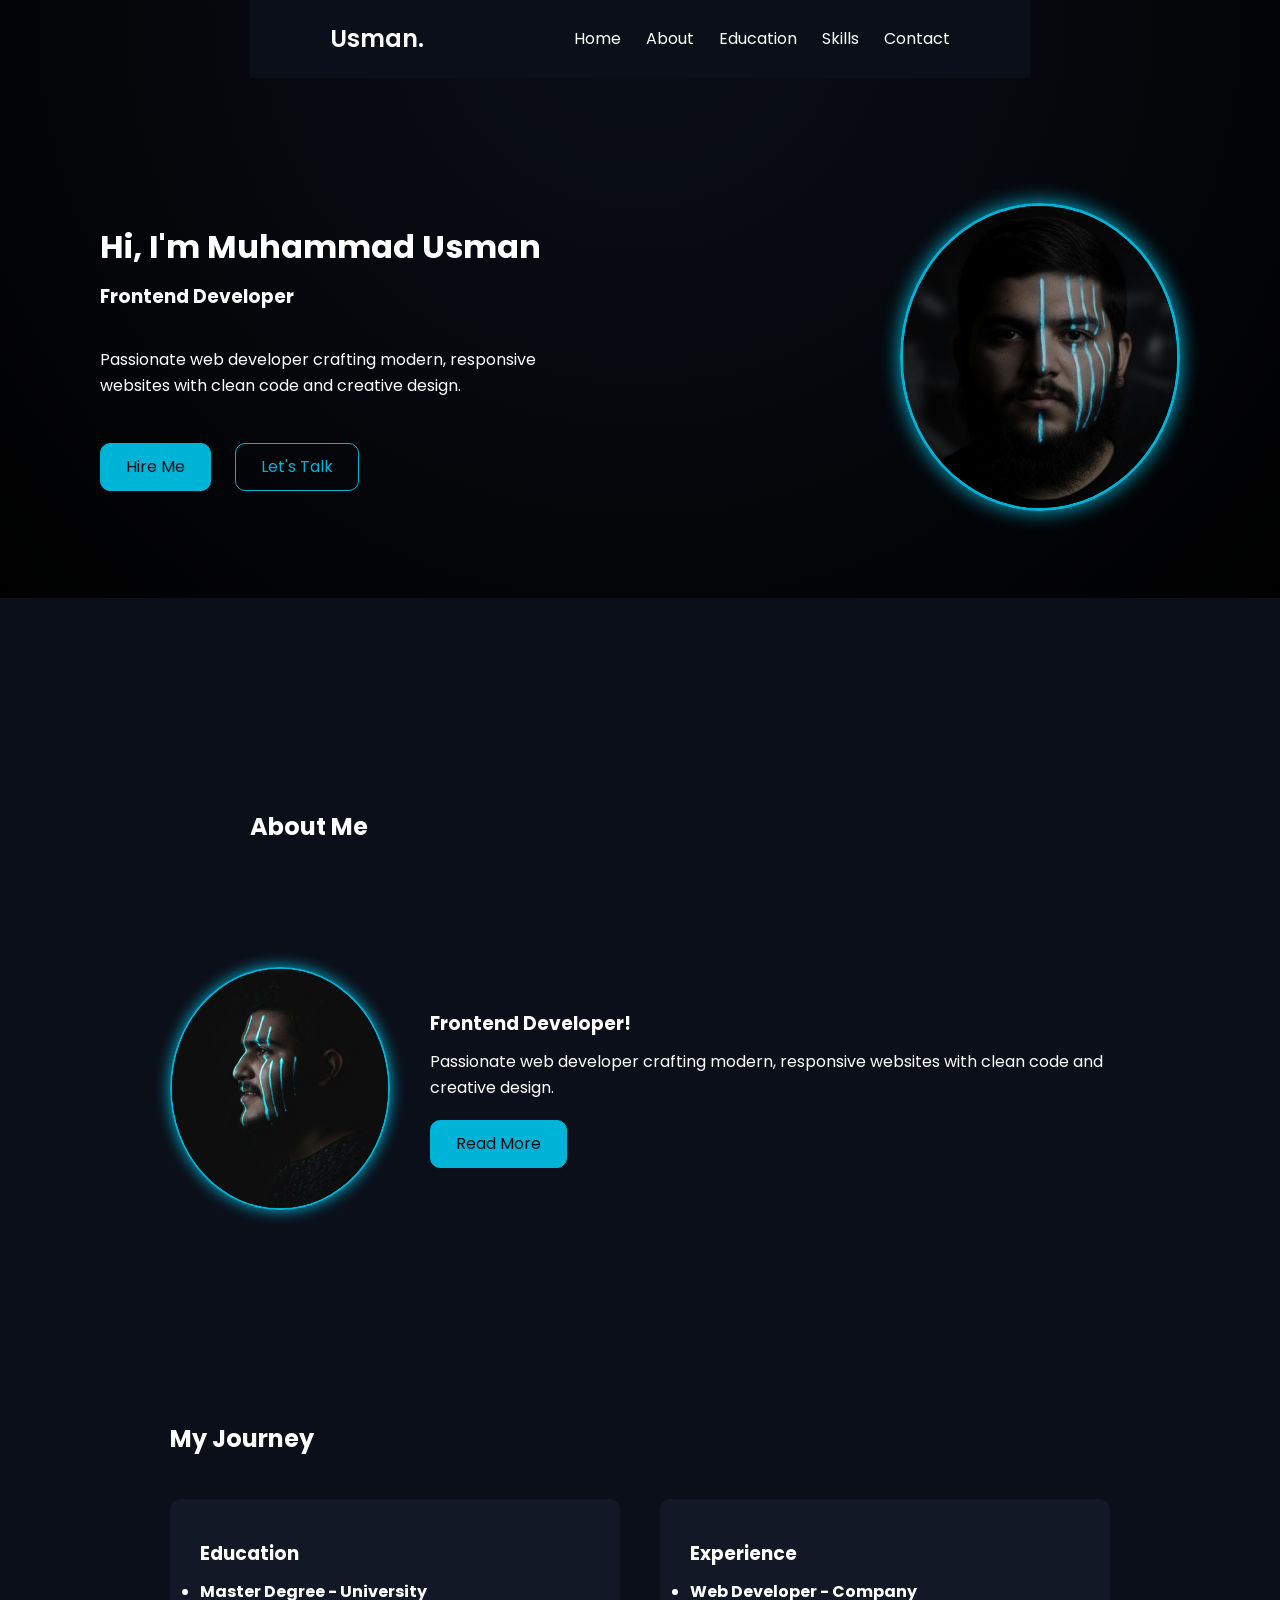
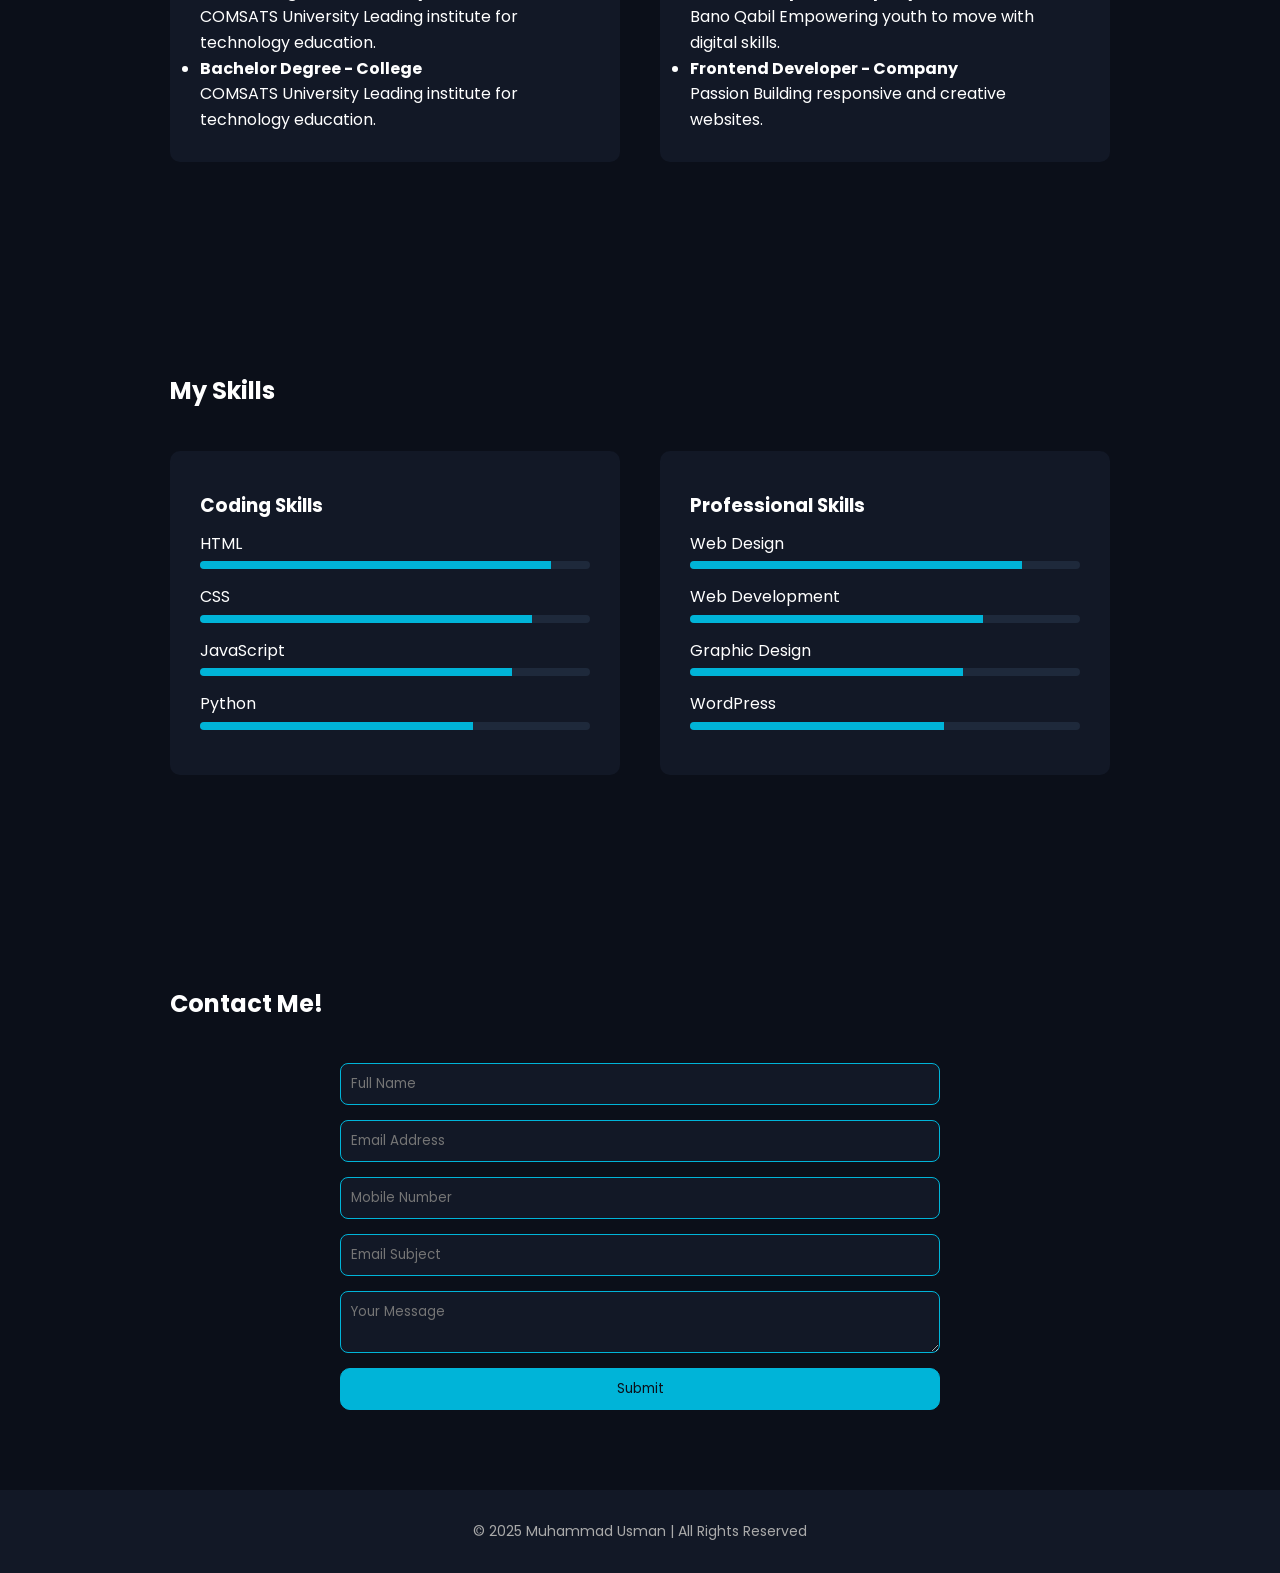
==== main.html @ a703b219 "Portfolio" ====
<!DOCTYPE html>
<html lang="en">
<head>
  <meta charset="UTF-8" />
  <meta name="viewport" content="width=device-width, initial-scale=1.0" />
  <title>Jacob Aiden | Frontend Developer</title>
  <link rel="stylesheet" href="style.css" />
  <link href="https://fonts.googleapis.com/css2?family=Poppins:wght@300;400;600&display=swap" rel="stylesheet">
</head>
<body>
  <header class="hero">
    <nav>
      <h2 class="logo">Usman.</h2>
      <ul class="nav-links">
        <li><a href="index.html">Home</a></li>
        <li><a href="#about">About</a></li>
        <li><a href="#journey">Education</a></li>
        <li><a href="#skills">Skills</a></li>
        <li><a href="#contact">Contact</a></li>
      </ul>
    </nav>

    <div class="hero-content fade-in">
      <div class="text">
        <h1>Hi, I'm <span>Muhammad Usman</span></h1>
        <h3>Frontend Developer</h3>
        <p class="detail_port">Passionate web developer crafting modern, responsive websites with clean code and creative design.</p>
        <div class="buttons">
          <a href="#contact" style="margin-right: 20px;" class="btn primary">Hire Me</a>
          <a href="#" class="btn secondary">Let's Talk</a>
        </div>
      </div>
      <div class="hero-img slide-up">
        <!-- 🔹 Upload your own picture here (replace profile.jpg with your image filename) -->
        <img src="profile.jpg"  healt="Your Profile Picture">
      </div>
    </div>
  </header>

  <section id="about" class="about fade-in">
    <h2 class="about">About <span>Me</span></h2>
    <div class="about-content">
      <!-- 🔹 Same image or a different one can be used -->
      <img src="profile2.jpg" alt="Your Profile Picture" />
      <div class="about-text">
        <h3>Frontend Developer!</h3>
        <p>Passionate web developer crafting modern, responsive websites with clean code and creative design.

</p>
        <a href="#" class="btn primary">Read More</a>
      </div>
    </div>
  </section>

  <section id="journey" class="journey fade-in">
    <h2>My <span>Journey</span></h2>
    <div class="journey-container">
      <div class="journey-box">
        <h3>Education</h3>
        <ul>
          <li><strong>Master Degree - University</strong><br>COMSATS University  
Leading institute for technology education.</li>
          <li><strong>Bachelor Degree - College</strong><br>COMSATS University
Leading institute for technology education.</li>
        </ul>
      </div>
      <div class="journey-box">
        <h3>Experience</h3>
        <ul>
          <li><strong>Web Developer - Company</strong><br>Bano Qabil
Empowering youth to move with digital skills.</li>
          <li><strong>Frontend Developer - Company</strong><br>Passion Building responsive and creative websites.</li>
        </ul>
      </div>
    </div>
  </section>

  <section id="skills" class="skills fade-in">
    <h2>My <span>Skills</span></h2>
    <div class="skills-container">
      <div class="skill-box">
        <h3>Coding Skills</h3>
        <div class="skill"><p>HTML</p><div class="bar"><span style="width:90%"></span></div></div>
        <div class="skill"><p>CSS</p><div class="bar"><span style="width:85%"></span></div></div>
        <div class="skill"><p>JavaScript</p><div class="bar"><span style="width:80%"></span></div></div>
        <div class="skill"><p>Python</p><div class="bar"><span style="width:70%"></span></div></div>
      </div>
      <div class="skill-box">
        <h3>Professional Skills</h3>
        <div class="skill"><p>Web Design</p><div class="bar"><span style="width:85%"></span></div></div>
        <div class="skill"><p>Web Development</p><div class="bar"><span style="width:75%"></span></div></div>
        <div class="skill"><p>Graphic Design</p><div class="bar"><span style="width:70%"></span></div></div>
        <div class="skill"><p>WordPress</p><div class="bar"><span style="width:65%"></span></div></div>
      </div>
    </div>
  </section>

  <section id="contact" class="contact fade-in">
    <h2>Contact <span>Me!</span></h2>
    <form>
      <input type="text" placeholder="Full Name" required>
      <input type="email" placeholder="Email Address" required>
      <input type="text" placeholder="Mobile Number" required>
      <input type="text" placeholder="Email Subject" required>
      <textarea placeholder="Your Message" required></textarea>
      <button type="submit" class="btn primary">Submit</button>
    </form>
  </section>

  <footer>
    <p>© 2025 Muhammad Usman | All Rights Reserved</p>
  </footer>

  <script src="script.js"></script>
</body>
</html>
---- style.css ----
* {
  margin: 0;
  padding: 0;
  box-sizing: border-box;
  font-family: 'Poppins', sans-serif;

}

body {
  background-color: #0b0f19;
  color: #fff;
  line-height: 1.6;
  scroll-behavior: smooth;
}
a{
    text-decoration: none;
}
/* Buttons */
.btn {
  display: inline-block;
  padding: 10px 25px;
  border-radius: 10px;
  border: 1px solid #00b4d8;
  transition: 0.3s;
}

.btn.primary {
  background: #00b4d8;
  color: #0b0f19;
}

.btn.secondary {
  color: #00b4d8;
}

.btn:hover {
  background: transparent;
  color: #00b4d8;
}

/* Navigation */
nav {
  display: flex;
  justify-content: space-between;
  align-items: center;
  padding: 20px 80px;
  background: #0b0f19;
  position: sticky;
  gap:150px;
  top: 0;
  z-index: 100;
  margin-bottom: 75px;
}
.detail_port{max-width: 66%;
    padding: 25px 0px;

}
.logo {
  font-size: 24px;
  font-weight: 600;
  color: #fff;
}

.nav-links {
  list-style: none;
  display: flex;
  gap: 25px;
}

.nav-links a {
  color: #fff;
  text-decoration: none;
  transition: 0.3s;
}

.nav-links a:hover {
  color: #00b4d8;
}

/* Hero */
.hero {
  padding:0px 100px 80px;
  display: flex;
  flex-direction: column;
  align-items: center;
  background: radial-gradient(circle at top, #0b0f19 0%, #000 100%);
}

.hero-content {
  display: flex;
  justify-content: space-between;
  align-items: center;
  max-width: 1100px;
  width: 100%;
  gap: 40px;
}

.hero-img img {
  width: 280px;
  border-radius: 50%;
  border: 3px solid #00b4d8;
  box-shadow: 0 0 20px #00b4d8;
}
.main-image img{
 max-width: 70%;
  border-radius: 50%; 
  border: 3px solid #00b4d8;
  box-shadow: 0 0 20px #00b4d8;
}
/* Sections */
.about, .journey, .skills, .contact {
  padding: 80px 80px;
  max-width: 1100px;
  margin: auto;
}

.about-content {
  display: flex;
  align-items: center;
  gap: 40px;
  margin-top: 40px;
}
.about-text, a,h3,p{
    margin:10px 0px;
}
.about-content img {
  width: 220px;
  border-radius: 50%;
  border: 2px solid #00b4d8;
  box-shadow: 0 0 15px #00b4d8;
}

/* Journey */
.journey-container {
  display: flex;
  justify-content: space-between;
  gap: 40px;
  margin-top: 40px;
}

.journey-box {
  background: #121826;
  padding: 30px;
  border-radius: 10px;
  width: 48%;
}

/* Skills */
.skills-container {
  display: flex;
  justify-content: space-between;
  gap: 40px;
  margin-top: 40px;
}

.skill-box {
  background: #121826;
  padding: 30px;
  border-radius: 10px;
  width: 48%;
}

.skill {
  margin-bottom: 15px;
}

.skill p {
  margin-bottom: 5px;
}

.bar {
  background: #1e293b;
  height: 8px;
  border-radius: 5px;
  overflow: hidden;
}

.bar span {
  display: block;
  height: 100%;
  background: #00b4d8;
}

/* Contact */
.contact form {
  display: flex;
  flex-direction: column;
  gap: 15px;
  max-width: 600px;
  margin: 40px auto 0;
}

.contact input, .contact textarea {
  padding: 10px;
  background: #121826;
  border: 1px solid #00b4d8;
  border-radius: 8px;
  color: #fff;
}

/* Footer */
footer {
  text-align: center;
  padding: 20px;
  background: #121826;
  color: #aaa;
  font-size: 14px;
}

/* HOME PAGE STYLE */
.home-body {
  display: flex;
  align-items: center;
  justify-content: center;
  height: 100vh;
  background: radial-gradient(circle at top, #0b0f19 0%, #000 100%);
  text-align: center;
}

.home-container {
  max-width: 600px;
}

.home-container h1 {
  font-size: 2rem;
  color: #fff;
  margin-bottom: 20px;
}

.home-container span {
  color: #00b4d8;
}

.home-container p {
  color: #bbb;
  margin-bottom: 30px;
}

/* Fade-in Animations */
.fade-in {
  opacity: 0;
  transform: translateY(30px);
  transition: opacity 1s ease-out, transform 1s ease-out;
}

.fade-in.visible {
  opacity: 1;
  transform: translateY(0);
  margin-top: 50px;
}

.slide-up {
  opacity: 0;
  transform: translateY(40px);
  transition: opacity 1s ease-out, transform 1s ease-out;
}

.slide-up.visible {
  opacity: 1;
  transform: translateY(0);
}

/* Responsive Design */
@media (max-width: 900px) {
  .hero-content, .about-content, .journey-container, .skills-container {
    flex-direction: column;
    align-items: center;
  }

  nav {
    flex-direction: column;
    gap: 15px;
  }

  .journey-box, .skill-box {
    width: 100%;
  }

  .hero-img img {
    width: 200px;
  }
}
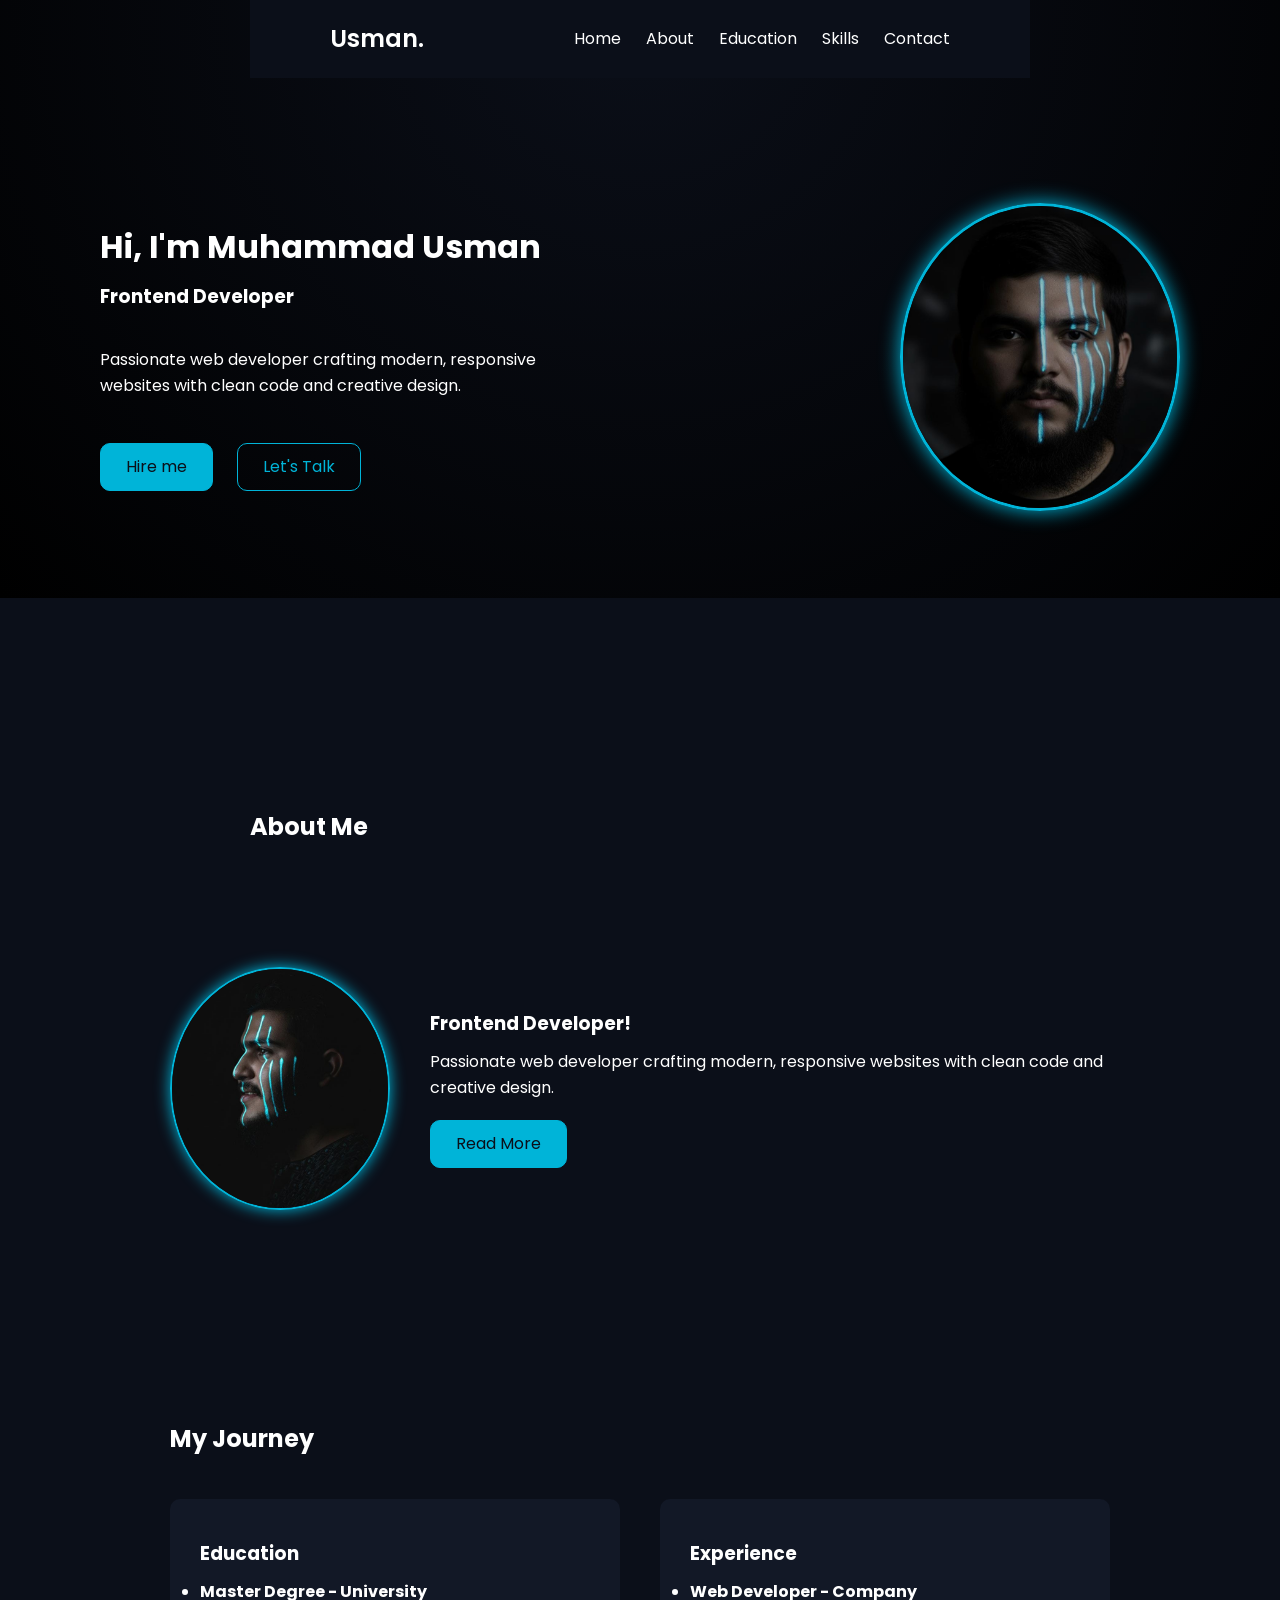
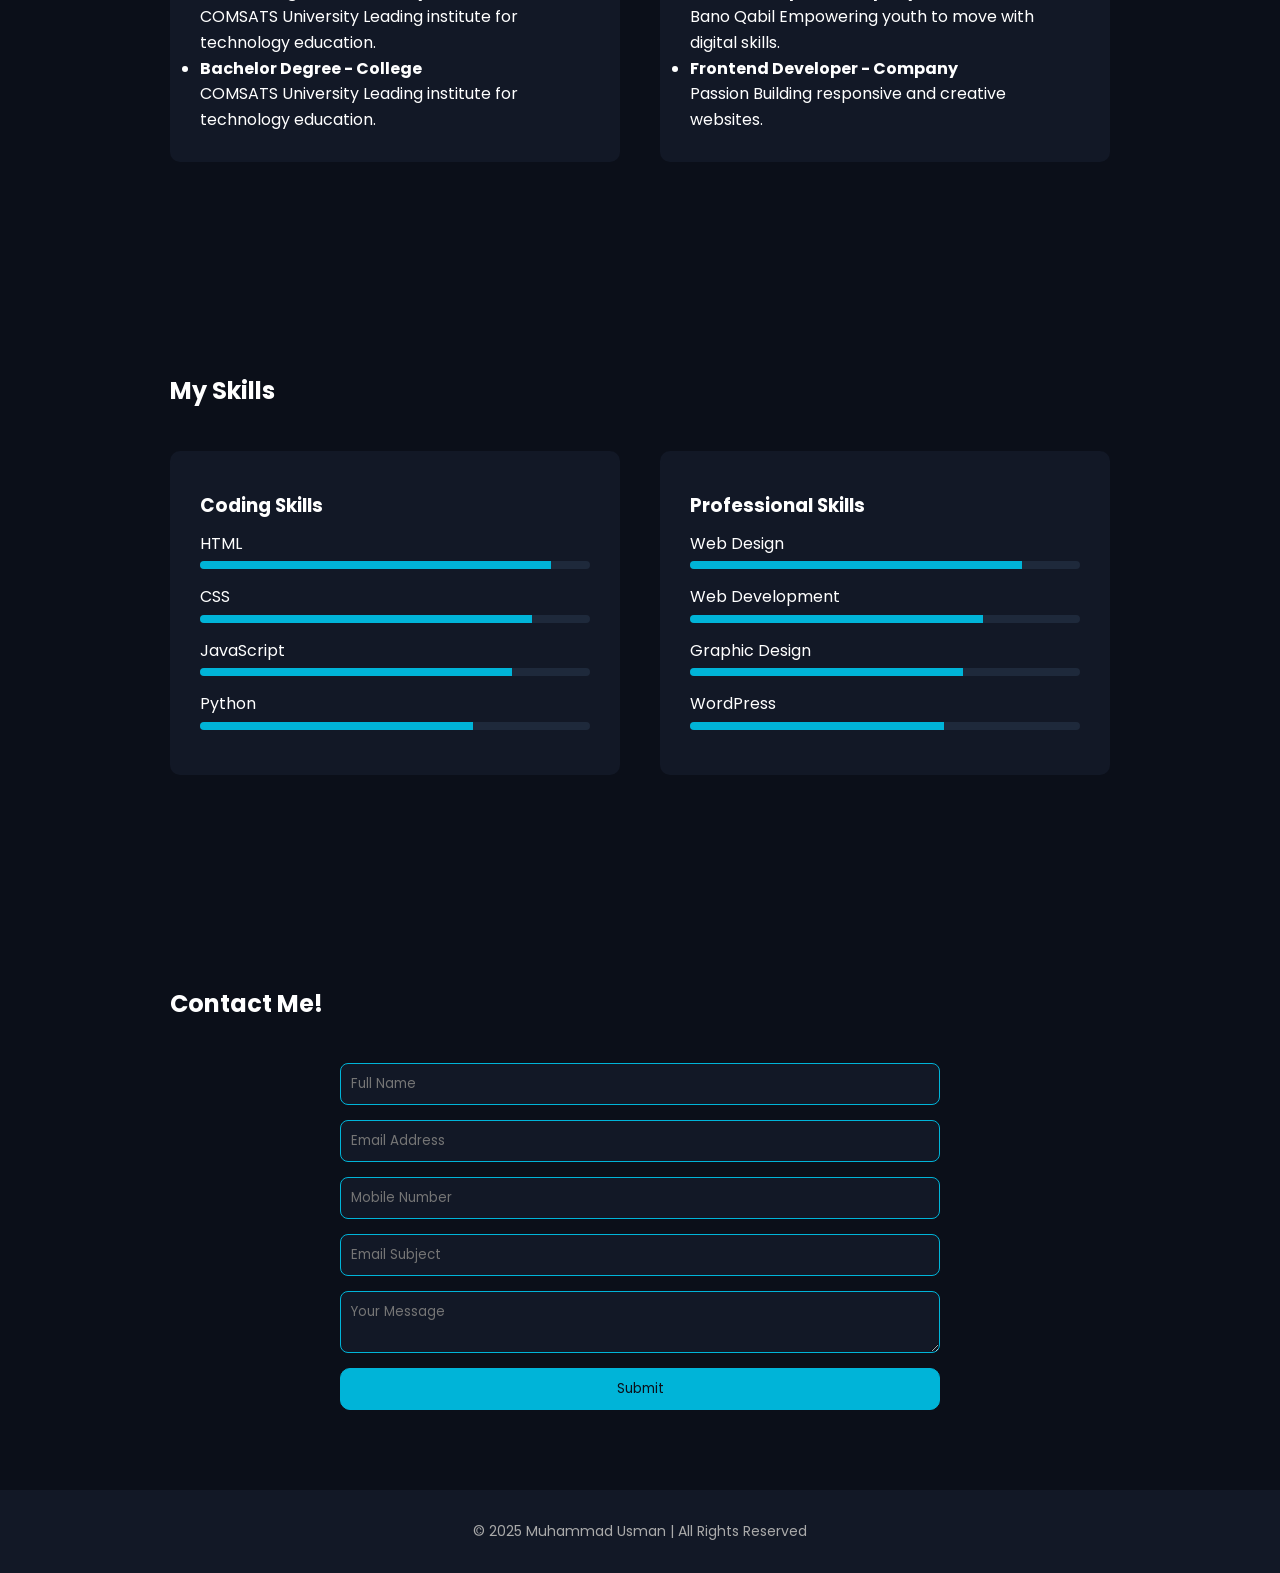
==== commit 2f8d195e: "Portfolio" ====
--- a/main.html
+++ b/main.html
@@ -26,7 +26,7 @@
         <h3>Frontend Developer</h3>
         <p class="detail_port">Passionate web developer crafting modern, responsive websites with clean code and creative design.</p>
         <div class="buttons">
-          <a href="#contact" style="margin-right: 20px;" class="btn primary">Hire Me</a>
+          <a href="#contact" style="margin-right: 20px;" class="btn primary">Hire me</a>
           <a href="#" class="btn secondary">Let's Talk</a>
         </div>
       </div>
